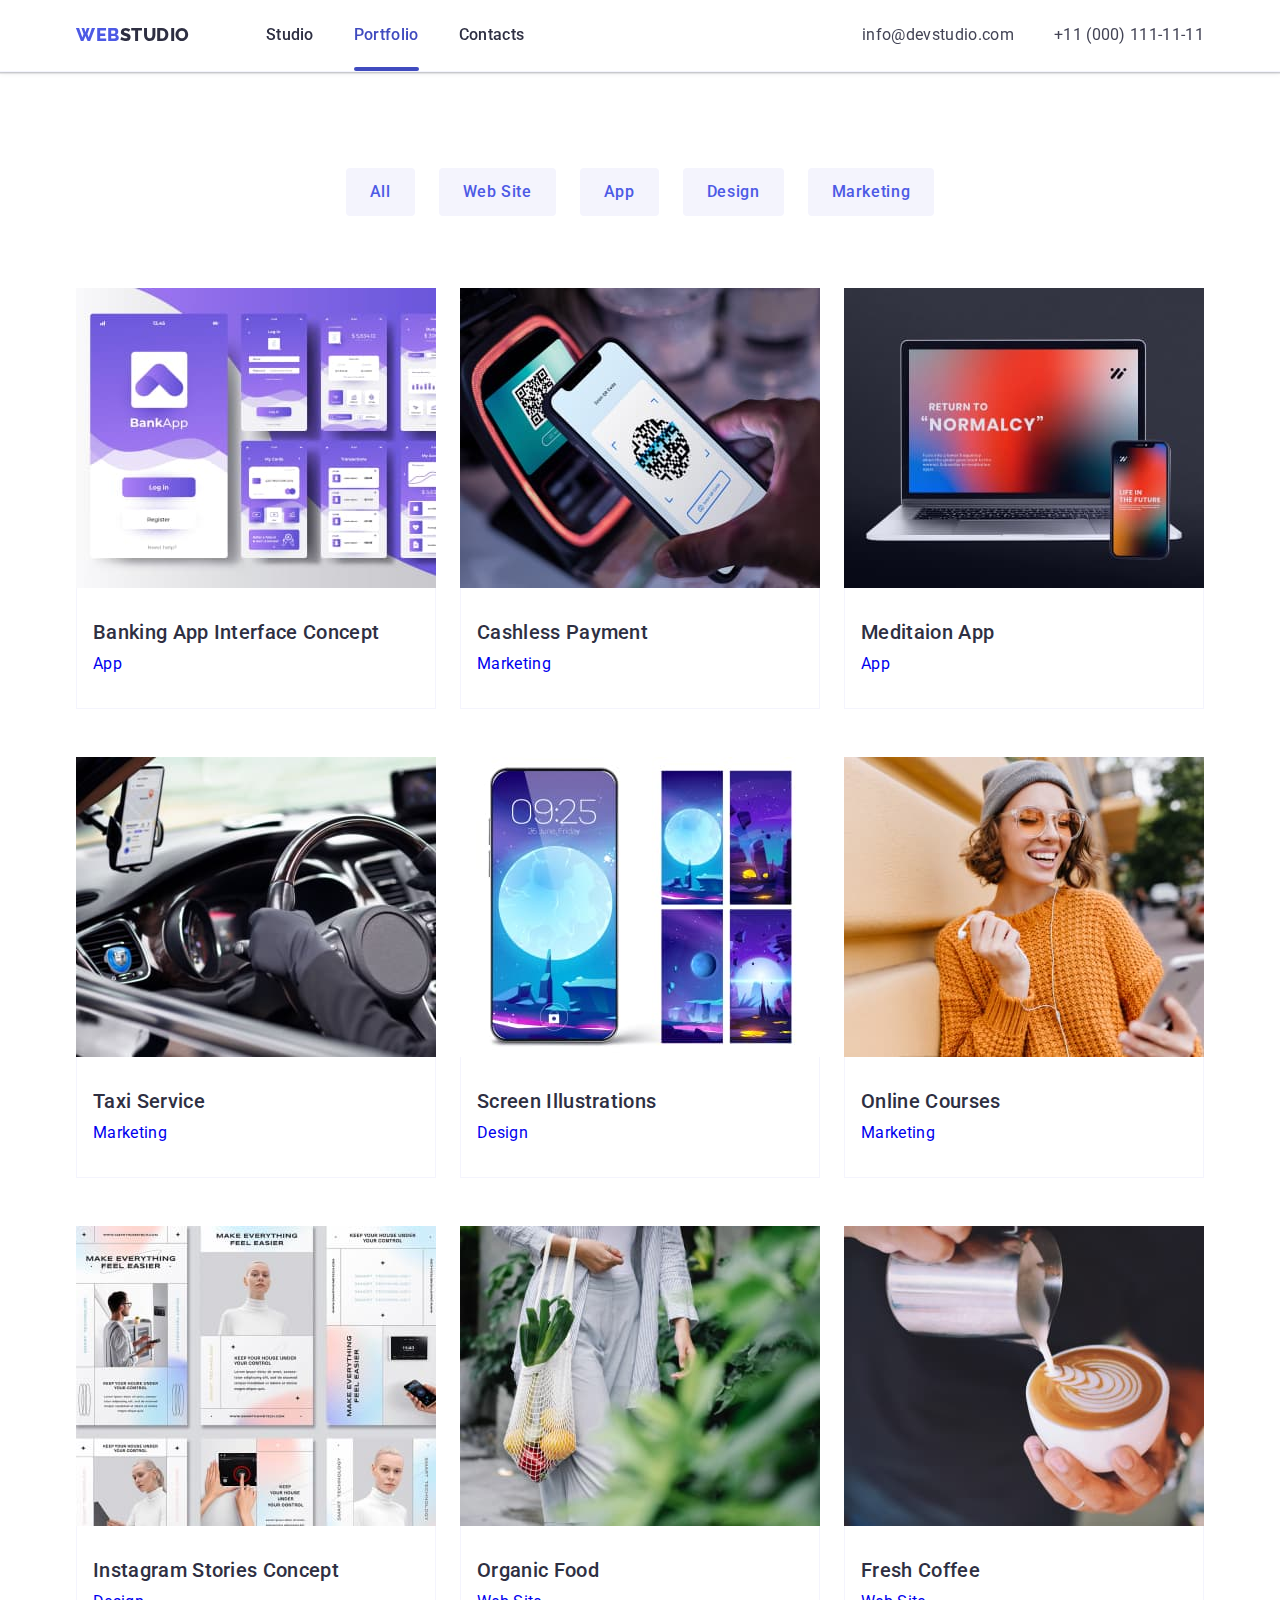
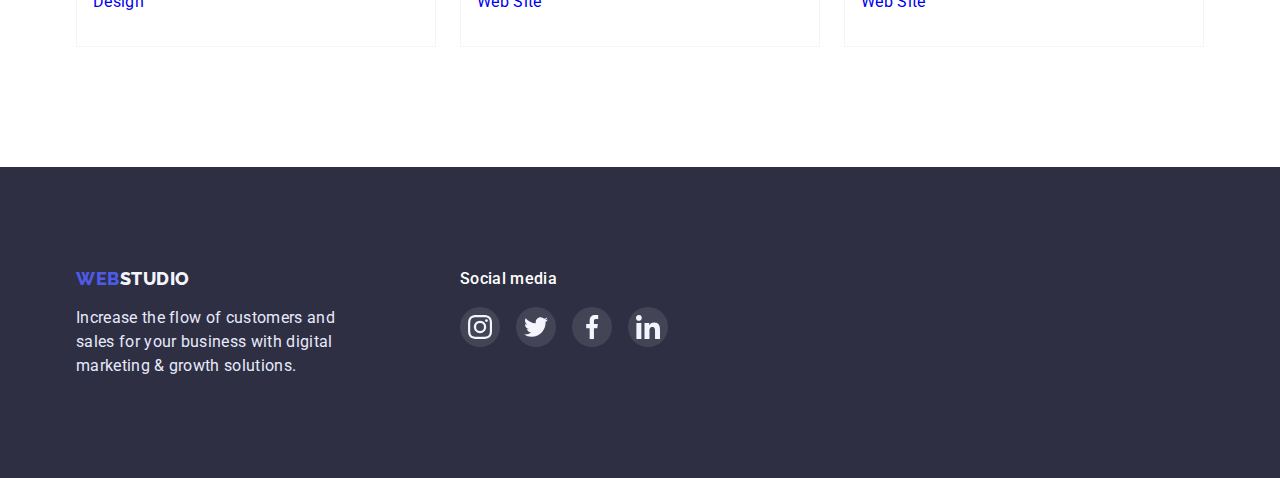
==== portfolio.html @ 2dbd7c01 "Initial commit" ====
<!DOCTYPE html>
<html lang="en">
  <head>
    <meta charset="UTF-8" />
    <meta http-equiv="X-UA-Compatible" content="IE=edge" />
    <meta name="viewport" content="width=device-width, initial-scale=1.0" />
    <title>Portfolio</title>
    <link rel="preconnect" href="https://fonts.googleapis.com" />
    <link rel="preconnect" href="https://fonts.gstatic.com" crossorigin />
    <link
      href="https://fonts.googleapis.com/css2?family=Raleway:wght@800&family=Roboto:wght@400;500;700&display=swap"
      rel="stylesheet"
    />
    <link
      rel="stylesheet"
      href="https://cdnjs.cloudflare.com/ajax/libs/modern-normalize/1.1.0/modern-normalize.min.css"
    />
    <link rel="stylesheet" href="./css/styles.css" />
  </head>
  <body>
    <header class="page-header">
      <div class="container">
        <nav class="main-navigation">
          <a class="logo link" href="./index.html">
            Web<span class="right-part">Studio</span>
          </a>
          <ul class="navigation">
            <li class="navigation-item">
              <a href="./index.html" class="navigation-item-link">Studio</a>
            </li>
            <li class="navigation-item">
              <a
                href="./portfolio.html"
                class="current-page navigation-item-link"
                >Portfolio</a
              >
            </li>
            <li class="navigation-item">
              <a href="#" class="navigation-item-link">Contacts</a>
            </li>
          </ul>
        </nav>
        <address class="header-address">
          <ul class="contacts">
            <li class="contacts-item">
              <a href="mailto:info@devstudio.com" class="contacts-item-list"
                >info@devstudio.com</a
              >
            </li>
            <li class="contacts-item">
              <a href="tel:+110001111111" class="contacts-item-list"
                >+11 (000) 111-11-11</a
              >
            </li>
          </ul>
        </address>
      </div>
    </header>
    <main>
      <section class="portfolio-section">
        <div class="container">
          <h1 class="visually-hidden">All samples of work</h1>
          <ul class="filter">
            <li class="filter-selector">
              <button type="button" class="btn secondary">All</button>
            </li>
            <li class="filter-selector">
              <button type="button" class="btn secondary">Web Site</button>
            </li>
            <li class="filter-selector">
              <button type="button" class="btn secondary">App</button>
            </li>
            <li class="filter-selector">
              <button type="button" class="btn secondary">Design</button>
            </li>
            <li class="filter-selector">
              <button type="button" class="btn secondary">Marketing</button>
            </li>
          </ul>
          <ul class="samples">
            <li class="samples-item">
              <a class="samples-item-link" href="./portfolio.html">
                <div class="overlay">
                  <img
                    src="./images/portfolio1.jpg"
                    alt="Seven interface screens samples"
                    width="360"
                  />

                  <div class="overley-content">
                    <p class="overley-text">
                      14 Stylish and User-Friendly App Design Concepts · Task
                      Manager App · Calorie Tracker App · Exotic Fruit Ecommerce
                      App · Cloud Storage App
                    </p>
                  </div>
                </div>
                <div class="samples-description">
                  <h2 class="project-title">Banking App Interface Concept</h2>
                  <p>App</p>
                </div>
              </a>
            </li>
            <li class="samples-item">
              <a class="samples-item-link" href="./portfolio.html">
                <div class="overlay">
                  <img
                    src="./images/portfolio2.jpg"
                    alt="Seven interface screens samples"
                    width="360"
                  />

                  <div class="overley-content">
                    <p class="overley-text">
                      14 Stylish and User-Friendly App Design Concepts · Task
                      Manager App · Calorie Tracker App · Exotic Fruit Ecommerce
                      App · Cloud Storage App
                    </p>
                  </div>
                </div>
                <div class="samples-description">
                  <h2 class="project-title">Cashless Payment</h2>
                  <p>Marketing</p>
                </div>
              </a>
            </li>
            <li class="samples-item">
              <a class="samples-item-link" href="./portfolio.html">
                <div class="overlay">
                  <img
                    src="./images/portfolio3.jpg"
                    alt="Seven interface screens samples"
                    width="360"
                  />

                  <div class="overley-content">
                    <p class="overley-text">
                      14 Stylish and User-Friendly App Design Concepts · Task
                      Manager App · Calorie Tracker App · Exotic Fruit Ecommerce
                      App · Cloud Storage App
                    </p>
                  </div>
                </div>
                <div class="samples-description">
                  <h2 class="project-title">Meditaion App</h2>
                  <p>App</p>
                </div>
              </a>
            </li>
            <li class="samples-item">
              <a class="samples-item-link" href="./portfolio.html">
                <div class="overlay">
                  <img
                    src="./images/portfolio4.jpg"
                    alt="Seven interface screens samples"
                    width="360"
                  />

                  <div class="overley-content">
                    <p class="overley-text">
                      14 Stylish and User-Friendly App Design Concepts · Task
                      Manager App · Calorie Tracker App · Exotic Fruit Ecommerce
                      App · Cloud Storage App
                    </p>
                  </div>
                </div>
                <div class="samples-description">
                  <h2 class="project-title">Taxi Service</h2>
                  <p>Marketing</p>
                </div>
              </a>
            </li>
            <li class="samples-item">
              <a class="samples-item-link" href="./portfolio.html">
                <div class="overlay">
                  <img
                    src="./images/portfolio5.jpg"
                    alt="Seven interface screens samples"
                    width="360"
                  />

                  <div class="overley-content">
                    <p class="overley-text">
                      14 Stylish and User-Friendly App Design Concepts · Task
                      Manager App · Calorie Tracker App · Exotic Fruit Ecommerce
                      App · Cloud Storage App
                    </p>
                  </div>
                </div>
                <div class="samples-description">
                  <h2 class="project-title">Screen Illustrations</h2>
                  <p>Design</p>
                </div>
              </a>
            </li>
            <li class="samples-item">
              <a class="samples-item-link" href="./portfolio.html">
                <div class="overlay">
                  <img
                    src="./images/portfolio6.jpg"
                    alt="Seven interface screens samples"
                    width="360"
                  />

                  <div class="overley-content">
                    <p class="overley-text">
                      14 Stylish and User-Friendly App Design Concepts · Task
                      Manager App · Calorie Tracker App · Exotic Fruit Ecommerce
                      App · Cloud Storage App
                    </p>
                  </div>
                </div>
                <div class="samples-description">
                  <h2 class="project-title">Online Courses</h2>
                  <p>Marketing</p>
                </div>
              </a>
            </li>
            <li class="samples-item">
              <a class="samples-item-link" href="./portfolio.html">
                <div class="overlay">
                  <img
                    src="./images/portfolio7.jpg"
                    alt="Seven interface screens samples"
                    width="360"
                  />

                  <div class="overley-content">
                    <p class="overley-text">
                      14 Stylish and User-Friendly App Design Concepts · Task
                      Manager App · Calorie Tracker App · Exotic Fruit Ecommerce
                      App · Cloud Storage App
                    </p>
                  </div>
                </div>
                <div class="samples-description">
                  <h2 class="project-title">Instagram Stories Concept</h2>
                  <p>Design</p>
                </div>
              </a>
            </li>
            <li class="samples-item">
              <a class="samples-item-link" href="./portfolio.html">
                <div class="overlay">
                  <img
                    src="./images/portfolio8.jpg"
                    alt="Seven interface screens samples"
                    width="360"
                  />

                  <div class="overley-content">
                    <p class="overley-text">
                      14 Stylish and User-Friendly App Design Concepts · Task
                      Manager App · Calorie Tracker App · Exotic Fruit Ecommerce
                      App · Cloud Storage App
                    </p>
                  </div>
                </div>
                <div class="samples-description">
                  <h2 class="project-title">Organic Food</h2>
                  <p>Web Site</p>
                </div>
              </a>
            </li>
            <li class="samples-item">
              <a class="samples-item-link" href="./portfolio.html">
                <div class="overlay">
                  <img
                    src="./images/portfolio9.jpg"
                    alt="Seven interface screens samples"
                    width="360"
                  />

                  <div class="overley-content">
                    <p class="overley-text">
                      14 Stylish and User-Friendly App Design Concepts · Task
                      Manager App · Calorie Tracker App · Exotic Fruit Ecommerce
                      App · Cloud Storage App
                    </p>
                  </div>
                </div>
                <div class="samples-description">
                  <h2 class="project-title">Fresh Coffee</h2>
                  <p>Web Site</p>
                </div>
              </a>
            </li>
          </ul>
        </div>
      </section>
    </main>
    <footer class="page-footer">
      <div class="container footer-container">
        <div>
          <a class="logo-footer link" href="./index.html">
            Web<span class="logo-right-part">Studio</span>
          </a>
          <p class="page-footer-text">
            Increase the flow of customers and sales for your business with
            digital marketing & growth solutions.
          </p>
        </div>
        <div class="footer-media">
          <p class="media-titel">Social media</p>
          <ul class="footer-media-list">
            <li class="footer-media-item">
              <a
                class="footer-media-link"
                href="https://www.instagram.com/"
                target="_blank"
                rel="noopener noreferrer"
              >
                <svg class="footer-media-link-item" width="24" height="24">
                  <use href="./images/icons.svg#instagram"></use>
                </svg>
              </a>
            </li>
            <li class="footer-media-item">
              <a
                class="footer-media-link"
                href="https://twitter.com/"
                target="_blank"
                rel="noopener noreferrer"
              >
                <svg class="footer-media-link-item" width="24" height="24">
                  <use href="./images/icons.svg#twitter"></use>
                </svg>
              </a>
            </li>
            <li class="footer-media-item">
              <a
                class="footer-media-link"
                href="https://www.facebook.com/"
                target="_blank"
                rel="noopener noreferrer"
              >
                <svg class="footer-media-link-item" width="24" height="24">
                  <use href="./images/icons.svg#facebook"></use>
                </svg>
              </a>
            </li>
            <li class="footer-media-item">
              <a
                class="footer-media-link"
                href="https://ua.linkedin.com/"
                target="_blank"
                rel="noopener noreferrer"
              >
                <svg class="footer-media-link-item" width="24" height="24">
                  <use href="./images/icons.svg#linkedin"></use>
                </svg>
              </a>
            </li>
          </ul>
        </div>
      </div>
    </footer>
  </body>
</html>
---- css/styles.css ----
:root {
  --primery-text-color: #434455;
  --titel-text-color: #2e2f42;
  --accent-color: #4d5ae5;
  --secondary-accent-color: #e7e9fc;
  --tertiary-accent-color: #f4f4fd;
  --focus-hover-color: #404bbf;
  --footer-hover-icon-color: #31d0aa;
  --main-white: #ffffff;
  --footer-opaciti-white: rgba(255, 255, 255, 0.1);
  --background-hero-transparent: rgba(46, 47, 66, 0.7);
  --customers-border-color: #8e8f99;

  --animation-properties: 250ms cubic-bezier(0.4, 0, 0.2, 1);
}

body {
  font-family: "Roboto", sans-serif;
  font-size: 16px;
  line-height: 1.5;
  letter-spacing: 0.02em;

  color: var(--primery-text-color);
  background-color: var(--main-white);
}

img {
  display: block;
}
h1,
h2,
h3,
h4,
h5,
h6,
p {
  margin: 0;
}

ul,
ol {
  list-style-type: none;
  margin: 0px;
  padding: 0px;
}

a {
  text-decoration: none;
}

.page-header {
  position: fixed;
  background-color: var(--main-white);
  z-index: 10;
  top: -1px;
  width: 100%;
  border-bottom: 1px solid var(--tertiary-accent-color);
  box-shadow: 0px 2px 1px rgba(46, 47, 66, 0.08),
    0px 1px 1px rgba(46, 47, 66, 0.16), 0px 1px 6px rgba(46, 47, 66, 0.08);
}

.page-header .container {
  display: flex;
}

.contacts {
  display: flex;
}

.header-address {
  margin-left: auto;
}

.contacts-item-list {
  font-style: normal;

  color: var(--primery-text-color);

  display: inline-block;
  padding: 24px 0;

  transition: color var(--animation-properties);
}

.contacts .contacts-item + .contacts-item {
  margin-left: 40px;
}

.main-navigation {
  display: flex;
}

.logo,
.logo-footer {
  font-family: "Raleway", sans-serif;
  font-weight: 800;
  font-size: 18px;
  line-height: 1.3;
  letter-spacing: 0.03em;
  text-transform: uppercase;

  color: var(--accent-color);

  display: inline-block;
  /* outline: 2px dashed brown; */
}

.page-header .logo {
  padding: 24px 0;
  margin-right: 76px;
}

.logo-footer {
  margin-bottom: 16px;
}

.logo > .right-part {
  color: var(--titel-text-color);
}

.navigation {
  display: flex;
}

.navigation .navigation-item + .navigation-item {
  margin-left: 40px;
}

.navigation-item-link {
  font-weight: 500;

  display: block;
  padding: 24px 0;

  color: var(--titel-text-color);
}

.navigation-item-link {
  position: relative;
  transition: color var(--animation-properties);
}

.navigation-item-link::after,
.navigation-item-link::after {
  content: "";
  color: var(--focus-hover-color);
  position: absolute;
  bottom: 0;
  left: 0;
  height: 4px;
  width: 100%;
  background-color: transparent;
  border-radius: 2px;
  transition: background-color var(--animation-properties);
}

.navigation-item-link:hover:after,
.navigation-item-link:focus:after {
  background-color: var(--focus-hover-color);
}

.navigation-item-link:focus,
.navigation-item-link:hover,
.contacts-item-list:hover,
.contacts-item-list:focus {
  color: var(--focus-hover-color);
}

.current-page {
  color: var(--focus-hover-color);
  position: relative;
}

.current-page::after {
  content: "";
  position: absolute;
  bottom: 0;
  left: 0;
  height: 4px;
  width: 100%;
  background-color: var(--focus-hover-color);
  border-radius: 2px;
}

.hero {
  max-width: 1440px;
  background-color: var(--titel-text-color);
  background-image: linear-gradient(
      var(--background-hero-transparent),
      var(--background-hero-transparent)
    ),
    url("../images/bacground.jpg");
  background-position: center;
  background-repeat: no-repeat;
  background-size: cover;
  text-align: center;
  margin: 0 auto;
  padding: 188px 0px;
  margin-top: 72px;
}

.hero-titel {
  font-size: 56px;
  line-height: 1.07;

  color: var(--main-white);

  margin: 0px auto 48px;
  width: 496px;
  /* outline: 2px solid yellow; */
}

.btn {
  font-family: "Roboto";
  font-weight: 500;
  font-size: 16px;
  line-height: 1.5;
  letter-spacing: 0.04em;
  border: 0px;

  display: inline-block;
  border: 1px solid transparent;

  cursor: pointer;
}

.btn.primary {
  color: var(--main-white);
  background-color: var(--accent-color);

  padding: 15px 31px;
  border-radius: 4px;
  transition: background-color var(--animation-properties);
}

.btn.secondary {
  background-color: var(--tertiary-accent-color);
  color: var(--accent-color);
  border: 0px solid transparent;

  padding: 12px 24px;
  outline: transparent;
  border-radius: 4px;
  border-color: var(--secondary-accent-color);

  transition: background-color var(--animation-properties),
    box-shadow var(--animation-properties), color var(--animation-properties);
}

.btn.primary:hover,
.btn.primary:focus,
.btn.secondary:hover,
.btn.secondary:focus {
  background-color: var(--focus-hover-color);
}

.btn.secondary:hover,
.btn.secondary:focus {
  color: var(--main-white);

  box-shadow: 0px 3px 1px rgba(0, 0, 0, 0.1), 0px 2px 1px rgba(0, 0, 0, 0.08),
    0px 2px 2px rgba(0, 0, 0, 0.12);
}

.visually-hidden {
  position: absolute;
  width: 1px;
  height: 1px;
  margin: -1px;
  border: 0;
  padding: 0;

  white-space: nowrap;
  clip-path: inset(100%);
  clip: rect(0 0 0 0);
  overflow: hidden;
}

.advantages-item-icon {
  display: flex;
  justify-content: center;
  align-items: center;

  padding: 24px 100px;
  margin-bottom: 8px;

  background-color: var(--tertiary-accent-color);
  border-radius: 4px;
}

.advantages {
  display: flex;
}

.advantages-item + .advantages-item {
  margin-left: 24px;
}

.galary {
  display: flex;
}

.galary-item + .galary-item {
  margin-left: 24px;
}

.advantages-titel,
.team-name {
  font-weight: 500;
  font-size: 20px;
  line-height: 1.2;

  color: var(--titel-text-color);

  margin-bottom: 8px;
}

.advantages-item-text {
  width: 264px;
}

.section-title {
  font-size: 36px;
  line-height: 1.11;

  text-align: center;
  text-transform: capitalize;
  color: var(--titel-text-color);

  margin: 0px auto 72px;
}

.team-name {
  text-align: center;
}

.team-section {
  background-color: var(--tertiary-accent-color);
}

.team {
  display: flex;
}

.team-member + .team-member {
  margin-left: 24px;
}

.team-member {
  background-color: var(--main-white);
  box-shadow: 0px 1px 6px rgba(46, 47, 66, 0.08),
    0px 1px 1px rgba(46, 47, 66, 0.16), 0px 2px 1px rgba(46, 47, 66, 0.08);
  border-radius: 0px 0px 4px 4px;
}

.team-member-description {
  padding: 32px 0;
}

/* !!!!!!!Team links!!!!!!!!! */
.team-icon-list {
  display: flex;
  justify-content: center;
  gap: 24px;
}

.team-member-link {
  display: flex;
  width: 40px;
  height: 40px;

  justify-content: center;
  align-items: center;

  border-radius: 50%;
  background-color: var(--accent-color);

  transition: background-color var(--animation-properties);
}

.team-member-link-icon {
  fill: var(--tertiary-accent-color);
}

.team-member-link:hover,
.team-member-link:focus {
  background-color: var(--focus-hover-color);
}

/* !!!!!!!!!!!!!!!!! */

.team-member-text {
  text-align: center;
  margin-bottom: 8px;
}

/* !!!!!!!!Customers!!!!!!!!! */
.customers-list {
  display: flex;
  justify-content: center;
  gap: 24px;
}

.customers-item {
  width: 168px;
  height: 88px;
}

.customers-item-link {
  display: flex;
  height: 100%;
  justify-content: center;
  align-items: center;
  border: 1px solid var(--customers-border-color);
  border-radius: 4px;
  outline: transparent;

  transition: border-color var(--animation-properties);
}

.customer-item-icon {
  fill: var(--customers-border-color);
  transition: fill var(--animation-properties);
}

.customers-item-link:hover,
.customers-item-link:focus {
  border-color: var(--focus-hover-color);
}

.customers-item-link:hover .customer-item-icon,
.customers-item-link:focus .customer-item-icon {
  fill: var(--focus-hover-color);
}

/* !!!!!!!!!!!!!!!!!!!! */

/* !!!!!!!!Footer!!!!!!!! */
.page-footer {
  background-color: var(--titel-text-color);
  padding: 100px 0px;
}

.footer-container {
  display: flex;
}

.media-titel {
  font-weight: 500;
  color: var(--main-white);
  margin-bottom: 16px;
}

.footer-media {
  margin-left: 120px;
}

.footer-media-list {
  display: flex;
  gap: 16px;
}

.footer-media-link {
  display: flex;
  justify-content: center;
  align-items: center;
  width: 40px;
  height: 40px;
  background-color: var(--footer-opaciti-white);
  border-radius: 50%;

  transition: background-color var(--animation-properties);
}

.footer-media-link-item {
  fill: var(--tertiary-accent-color);
}

.footer-media-link:hover,
.footer-media-link:focus {
  background-color: var(--footer-hover-icon-color);
}

/* !!!!!!!!!!!!!!!!!!!!!!!!!!!!! */
.logo-right-part {
  color: var(--tertiary-accent-color);
}

.page-footer-text {
  color: var(--secondary-accent-color);
  width: 264px;
}

.portfolio-section {
  padding-top: 96px;
  padding-bottom: 120px;
  margin-top: 72px;
}

.filter {
  display: flex;
  justify-content: center;
  margin-bottom: 72px;
}

.filter-selector + .filter-selector {
  margin-left: 24px;
}

/* !!!!!!!!!!!!!!!!!Portfolio cards!!!!!!!!!!!!!!!! */

.samples {
  display: flex;
  flex-wrap: wrap;
  row-gap: 48px;
  column-gap: 24px;
}

.samples-item {
  width: 360px;
}

.samples-item-link {
  display: block;

  transition: box-shadow var(--animation-properties);
}

.samples-item-link:hover,
.samples-item-link:focus {
  box-shadow: 0px 1px 6px rgba(46, 47, 66, 0.08),
    0px 1px 1px rgba(46, 47, 66, 0.16), 0px 2px 1px rgba(46, 47, 66, 0.08);
  outline: transparent;
}

.samples-description {
  padding-top: 32px;
  padding-bottom: 32px;
  padding-left: 16px;
  border-bottom: 1px solid var(--tertiary-accent-color);
  border-right: 1px solid var(--tertiary-accent-color);
  border-left: 1px solid var(--tertiary-accent-color);
}

.project-title {
  font-weight: 500;
  font-size: 20px;
  line-height: 1.2;

  color: var(--titel-text-color);
  margin: 0px;
  margin-bottom: 8px;
}
/* /////////////////////Overley/////////////////////// */

.overlay {
  overflow: hidden;
  position: relative;
}
.overley-text {
  color: var(--tertiary-accent-color);
}
.overley-content {
  width: 100%;
  min-height: 300px;
  background-color: var(--accent-color);
  padding: 40px 32px;
  position: absolute;
  top: 0;
  left: 0;

  transform: translateY(100%);
  transition: transform var(--animation-properties);
}

.samples-item-link:hover .overley-content,
.samples-item-link:focus .overley-content {
  transform: translateY(0%);
}
/* !!!!!!!!!!!!!!!!!!!!!!!!!!!!!!!!!!!!!! */

.section {
  padding: 120px 0;
}

.works-section {
  padding-top: 0px;
}

.container {
  margin-left: auto;
  margin-right: auto;
  padding: 0px 15px;
  width: 1158px;
  /* outline: 2px solid tomato; */
}

/* //////////Modal///////////// */
.backdrop {
  position: fixed;
  top: 0;
  z-index: 20;
  background-color: rgba(46, 47, 66, 0.4);
  width: 100%;
  height: 100%;

  transition: opacity var(--animation-properties),
    visibility var(--animation-properties);
}

.modal {
  position: absolute;
  top: 50%;
  left: 50%;
  transform: translate(-50%, -50%);

  transition: opacity var(--animation-properties),
    transform var(--animation-properties);

  width: 408px;
  min-height: 576px;
  background-color: #fcfcfc;
  box-shadow: 0px 1px 1px rgba(0, 0, 0, 0.14), 0px 1px 3px rgba(0, 0, 0, 0.12),
    0px 2px 1px rgba(0, 0, 0, 0.2);
  border-radius: 4px;
}

.backdrop.is-hidden .modal {
  opacity: 0;
  transform: translateX(-50%) translateY(-50%) scale(0.4);
}

.backdrop.is-hidden {
  opacity: 0;
  visibility: hidden;
  pointer-events: none;
}
.modal-btn {
  position: absolute;
  top: 24px;
  right: 24px;

  display: flex;
  justify-content: center;
  align-items: center;
  width: 24px;
  height: 24px;
  border-radius: 50%;
  background-color: var(--secondary-accent-color);
  border: 1px solid rgba(0, 0, 0, 0.1);

  transition: background-color var(--animation-properties),
    border var(--animation-properties);
}

.modal-btn:hover,
.modal-btn:focus {
  background-color: var(--focus-hover-color);
  border: 1px solid var(--focus-hover-color);
}

.close-btn {
  fill: var(--titel-text-color);
  transition: fill var(--animation-properties);
}

.modal-btn:hover .close-btn,
.modal-btn:focus .close-btn {
  fill: var(--main-white);
}
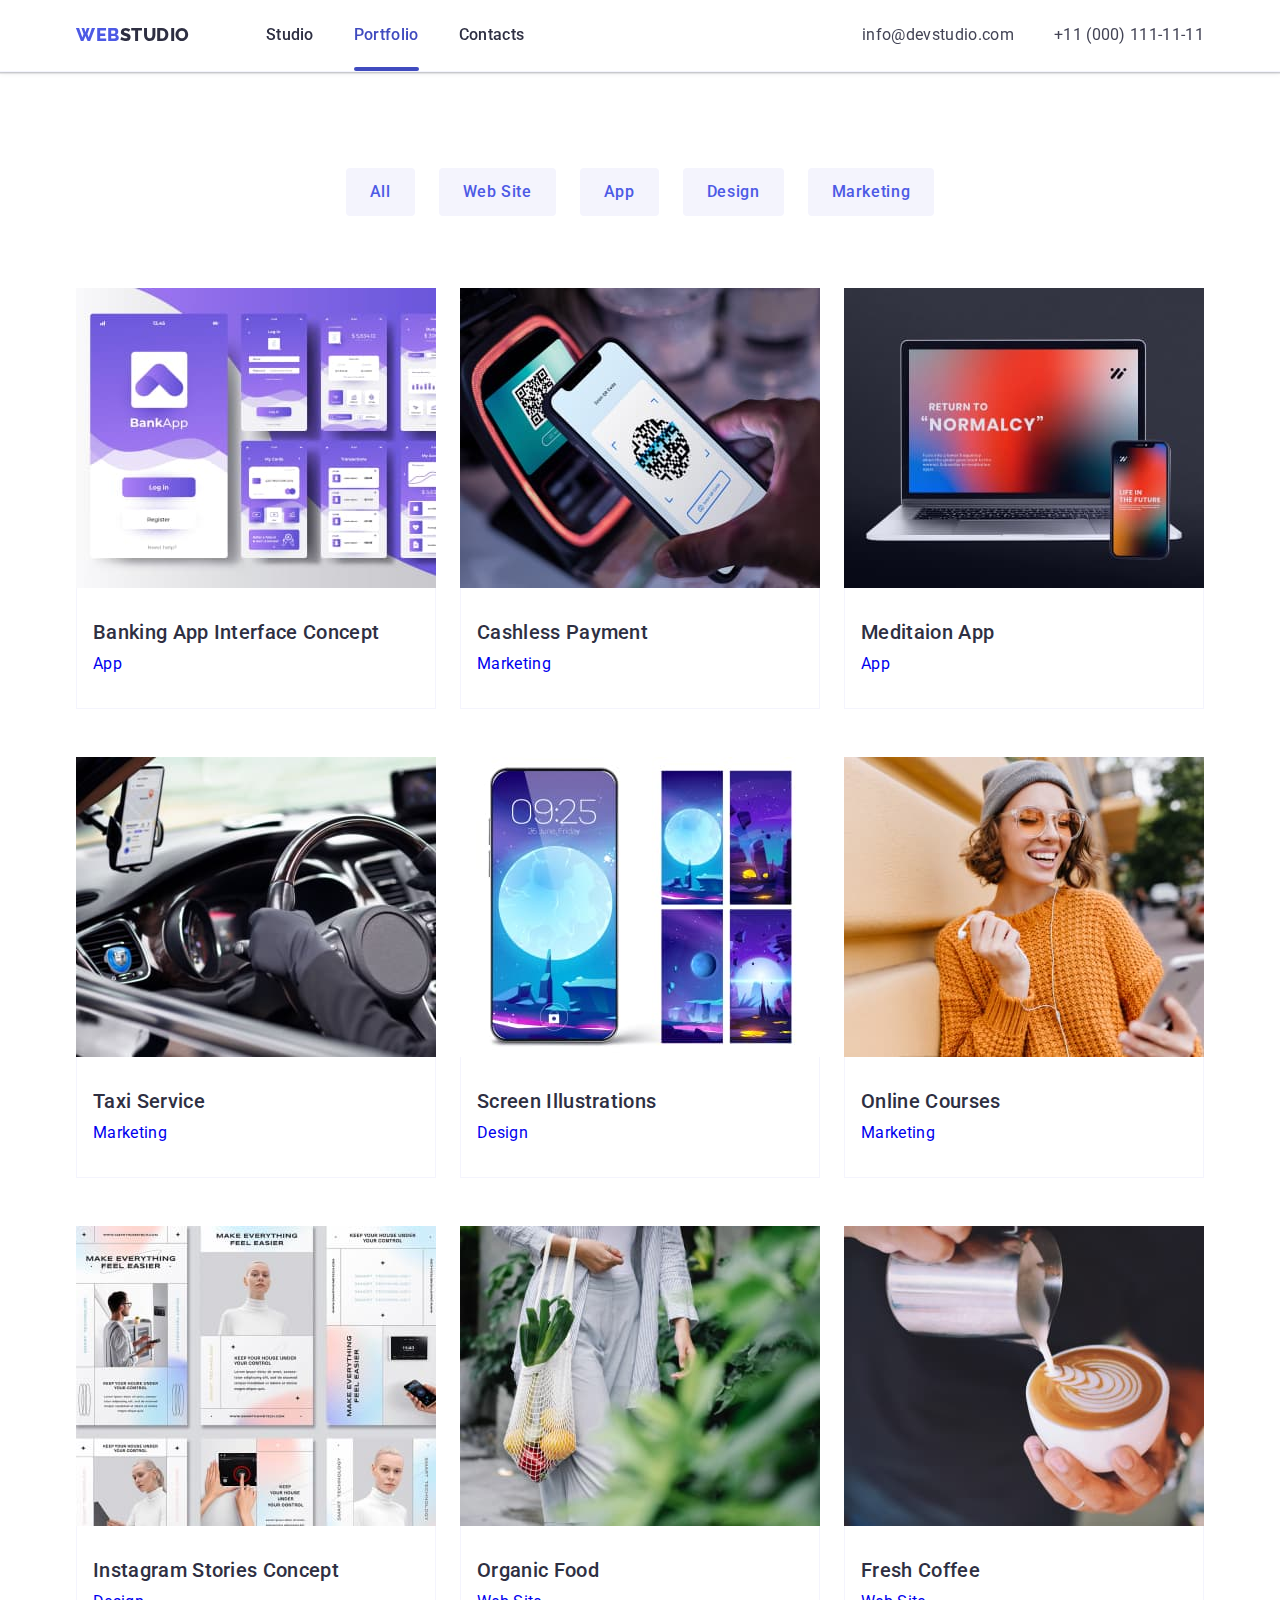
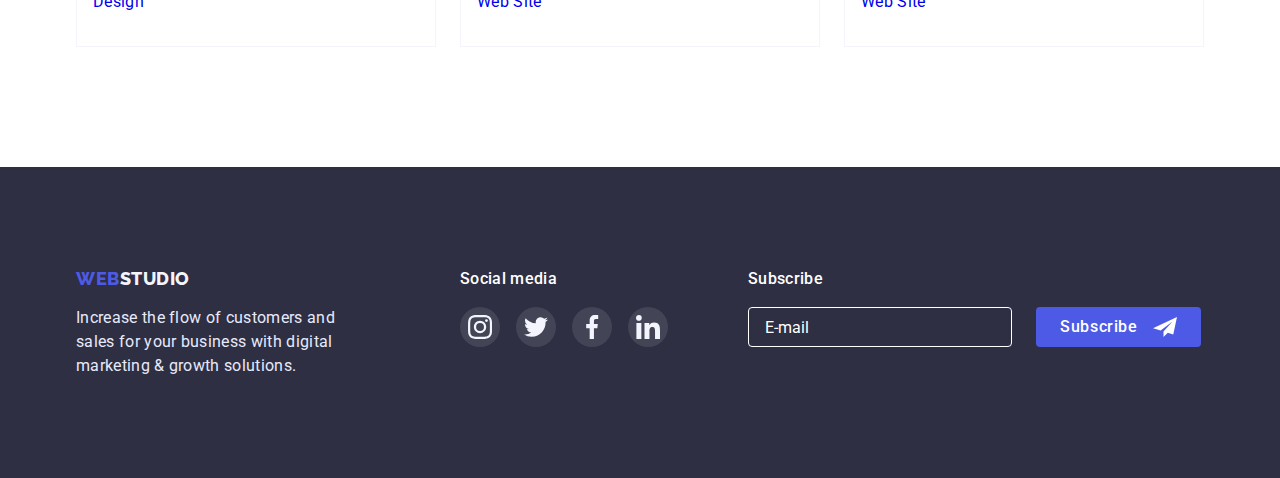
==== commit 92166b46: "portfolio footer form" ====
--- a/portfolio.html
+++ b/portfolio.html
@@ -353,6 +353,24 @@
             </li>
           </ul>
         </div>
+        <form class="footer-form">
+          <label class="footer-form-titel" for="footer-email">Subscribe </label>
+          <div class="foooter-form-interactive">
+            <input
+              class="footer-input"
+              type="email"
+              id="footer-email"
+              placeholder="E-mail"
+              name="subscribe-email-address"
+            />
+            <button class="footer-form-btn btn" type="submit">
+              Subscribe
+              <svg class="footer-form-btn-icon" width="24" height="24">
+                <use href="./images/icons.svg#footer-form-icon"></use>
+              </svg>
+            </button>
+          </div>
+        </form>
       </div>
     </footer>
   </body>
--- a/css/styles.css
+++ b/css/styles.css
@@ -15,7 +15,7 @@
 }
 
 body {
-  font-family: "Roboto", sans-serif;
+  font-family: 'Roboto', sans-serif;
   font-size: 16px;
   line-height: 1.5;
   letter-spacing: 0.02em;
@@ -92,7 +92,7 @@
 
 .logo,
 .logo-footer {
-  font-family: "Raleway", sans-serif;
+  font-family: 'Raleway', sans-serif;
   font-weight: 800;
   font-size: 18px;
   line-height: 1.3;
@@ -142,7 +142,7 @@
 
 .navigation-item-link::after,
 .navigation-item-link::after {
-  content: "";
+  content: '';
   color: var(--focus-hover-color);
   position: absolute;
   bottom: 0;
@@ -172,7 +172,7 @@
 }
 
 .current-page::after {
-  content: "";
+  content: '';
   position: absolute;
   bottom: 0;
   left: 0;
@@ -189,7 +189,7 @@
       var(--background-hero-transparent),
       var(--background-hero-transparent)
     ),
-    url("../images/bacground.jpg");
+    url('../images/bacground.jpg');
   background-position: center;
   background-repeat: no-repeat;
   background-size: cover;
@@ -211,7 +211,7 @@
 }
 
 .btn {
-  font-family: "Roboto";
+  font-family: 'Roboto';
   font-weight: 500;
   font-size: 16px;
   line-height: 1.5;
@@ -247,6 +247,10 @@
     box-shadow var(--animation-properties), color var(--animation-properties);
 }
 
+.send-btn:hover,
+.send-btn:focus,
+.footer-form-btn:hover,
+.footer-form-btn:focus,
 .btn.primary:hover,
 .btn.primary:focus,
 .btn.secondary:hover,
@@ -481,6 +485,55 @@
   background-color: var(--footer-hover-icon-color);
 }
 
+/* !!!!!!!!!!!!!!!!!Footer form!!!!!!!!!!!!!!!!!!!!!!!! */
+.footer-form {
+  margin-left: 80px;
+}
+
+.footer-form-titel {
+  display: inline-block;
+  font-weight: 500;
+  color: var(--main-white);
+  margin-bottom: 16px;
+}
+
+.footer-input {
+  height: 40px;
+  width: 264px;
+  border: 1px solid var(--main-white);
+  color: var(--main-white);
+  border-radius: 4px;
+  background-color: var(--titel-text-color);
+  padding: 8px 16px;
+}
+
+.footer-input::placeholder {
+  color: var(--main-white);
+}
+.foooter-form-interactive {
+  display: flex;
+  justify-content: center;
+}
+
+.footer-form-btn {
+  height: 40px;
+  width: 165px;
+  background-color: var(--accent-color);
+  border: transparent;
+  border-radius: 4px;
+  margin-left: 24px;
+
+  display: flex;
+  color: var(--main-white);
+  align-items: center;
+  padding: 8px 24px;
+
+  transition: background-color var(--animation-properties);
+}
+.footer-form-btn-icon {
+  fill: var(--main-white);
+  margin-left: auto;
+}
 /* !!!!!!!!!!!!!!!!!!!!!!!!!!!!! */
 .logo-right-part {
   color: var(--tertiary-accent-color);
@@ -623,6 +676,9 @@
   box-shadow: 0px 1px 1px rgba(0, 0, 0, 0.14), 0px 1px 3px rgba(0, 0, 0, 0.12),
     0px 2px 1px rgba(0, 0, 0, 0.2);
   border-radius: 4px;
+
+  padding: 72px 24px;
+  padding-bottom: 24px;
 }
 
 .backdrop.is-hidden .modal {
@@ -635,6 +691,7 @@
   visibility: hidden;
   pointer-events: none;
 }
+
 .modal-btn {
   position: absolute;
   top: 24px;
@@ -668,3 +725,170 @@
 .modal-btn:focus .close-btn {
   fill: var(--main-white);
 }
+/* ///////////////////Modal infill///////////////////// */
+.form-btn {
+}
+
+.modal-titel {
+  display: flex;
+  justify-content: center;
+
+  font-weight: 500;
+  color: var(--titel-text-color);
+
+  margin-bottom: 16px;
+}
+.input-area {
+  position: relative;
+}
+
+.input-label {
+  font-size: 12px;
+  line-height: 1.16;
+  letter-spacing: 0.01em;
+  color: var(--customers-border-color);
+
+  display: block;
+  margin-bottom: 4px;
+}
+
+/* ??????????????????????????????? */
+.form-section {
+  margin-bottom: 8px;
+}
+.form-section:nth-child(5) {
+  margin-bottom: 16px;
+}
+
+.input-icon {
+  position: absolute;
+  top: 50%;
+  left: 16px;
+
+  transform: translateY(-50%);
+  fill: var(--titel-text-color);
+
+  transition: fill var(--animation-properties);
+}
+
+.input-fild {
+  font-size: 12px;
+  line-height: calc(14 / 12);
+  letter-spacing: 0.01em;
+
+  width: 100%;
+  height: 40px;
+  border: 1px solid rgba(46, 47, 66, 0.2);
+  border-radius: 4px;
+  padding: 11px 38px;
+  background-color: #fcfcfc;
+  outline: transparent;
+
+  transition: border-color var(--animation-properties);
+}
+
+.input-fild:focus {
+  border-color: var(--accent-color);
+}
+
+.input-fild:focus + .input-icon {
+  fill: var(--accent-color);
+}
+
+.comment-fild {
+  font-size: 12px;
+  line-height: calc(14 / 12);
+  letter-spacing: 0.01em;
+
+  display: block;
+  width: 100%;
+  height: 120px;
+  padding: 8px 16px;
+  border: 1px solid rgba(46, 47, 66, 0.2);
+  border-radius: 4px;
+  background-color: #fcfcfc;
+  resize: none;
+  outline: transparent;
+
+  transition: border-color var(--animation-properties);
+}
+
+.comment-fild:focus {
+  border-color: var(--accent-color);
+}
+
+.comment-fild::placeholder {
+  color: rgba(46, 47, 66, 0.4);
+}
+
+.send-btn {
+  color: var(--main-white);
+
+  display: block;
+  margin-left: auto;
+  margin-right: auto;
+  padding: 16px 32px;
+  min-width: 169px;
+  height: 56px;
+  border: transparent;
+  border-radius: 4px;
+  box-shadow: 0px 4px 4px rgba(0, 0, 0, 0.15);
+  background-color: var(--accent-color);
+
+  transition: background-color var(--animation-properties);
+}
+
+/* ////////////////////Custop checkbox/////////////////////// */
+.modal-checkbox-icon {
+  fill: currentColor;
+
+  transition: fill var(--animation-properties);
+}
+
+.modal-checkbox-custom {
+  display: flex;
+  width: 16px;
+  height: 16px;
+  border: 1px solid var(--titel-text-color);
+  border-radius: 2px;
+  color: transparent;
+
+  align-items: center;
+  justify-content: center;
+
+  transition: background-color var(--animation-properties),
+    color var(--animation-properties);
+
+  margin-right: 8px;
+}
+
+.modal-checkbox-input:checked + .modal-checkbox-label .modal-checkbox-custom {
+  color: var(--tertiary-accent-color);
+  background-color: var(--focus-hover-color);
+  border-color: var(--focus-hover-color);
+}
+
+.modal-checkbox-label {
+  display: flex;
+  align-items: center;
+
+  font-size: 12px;
+  line-height: calc(14 / 12);
+  letter-spacing: 0.04em;
+
+  user-select: none;
+}
+
+.privacy-link {
+  font-size: 12px;
+  line-height: calc(14 / 12);
+  letter-spacing: 0.04em;
+  text-decoration: underline;
+  color: var(--accent-color);
+}
+
+.modal-checkbox {
+  display: flex;
+  align-items: center;
+  margin-bottom: 24px;
+}
